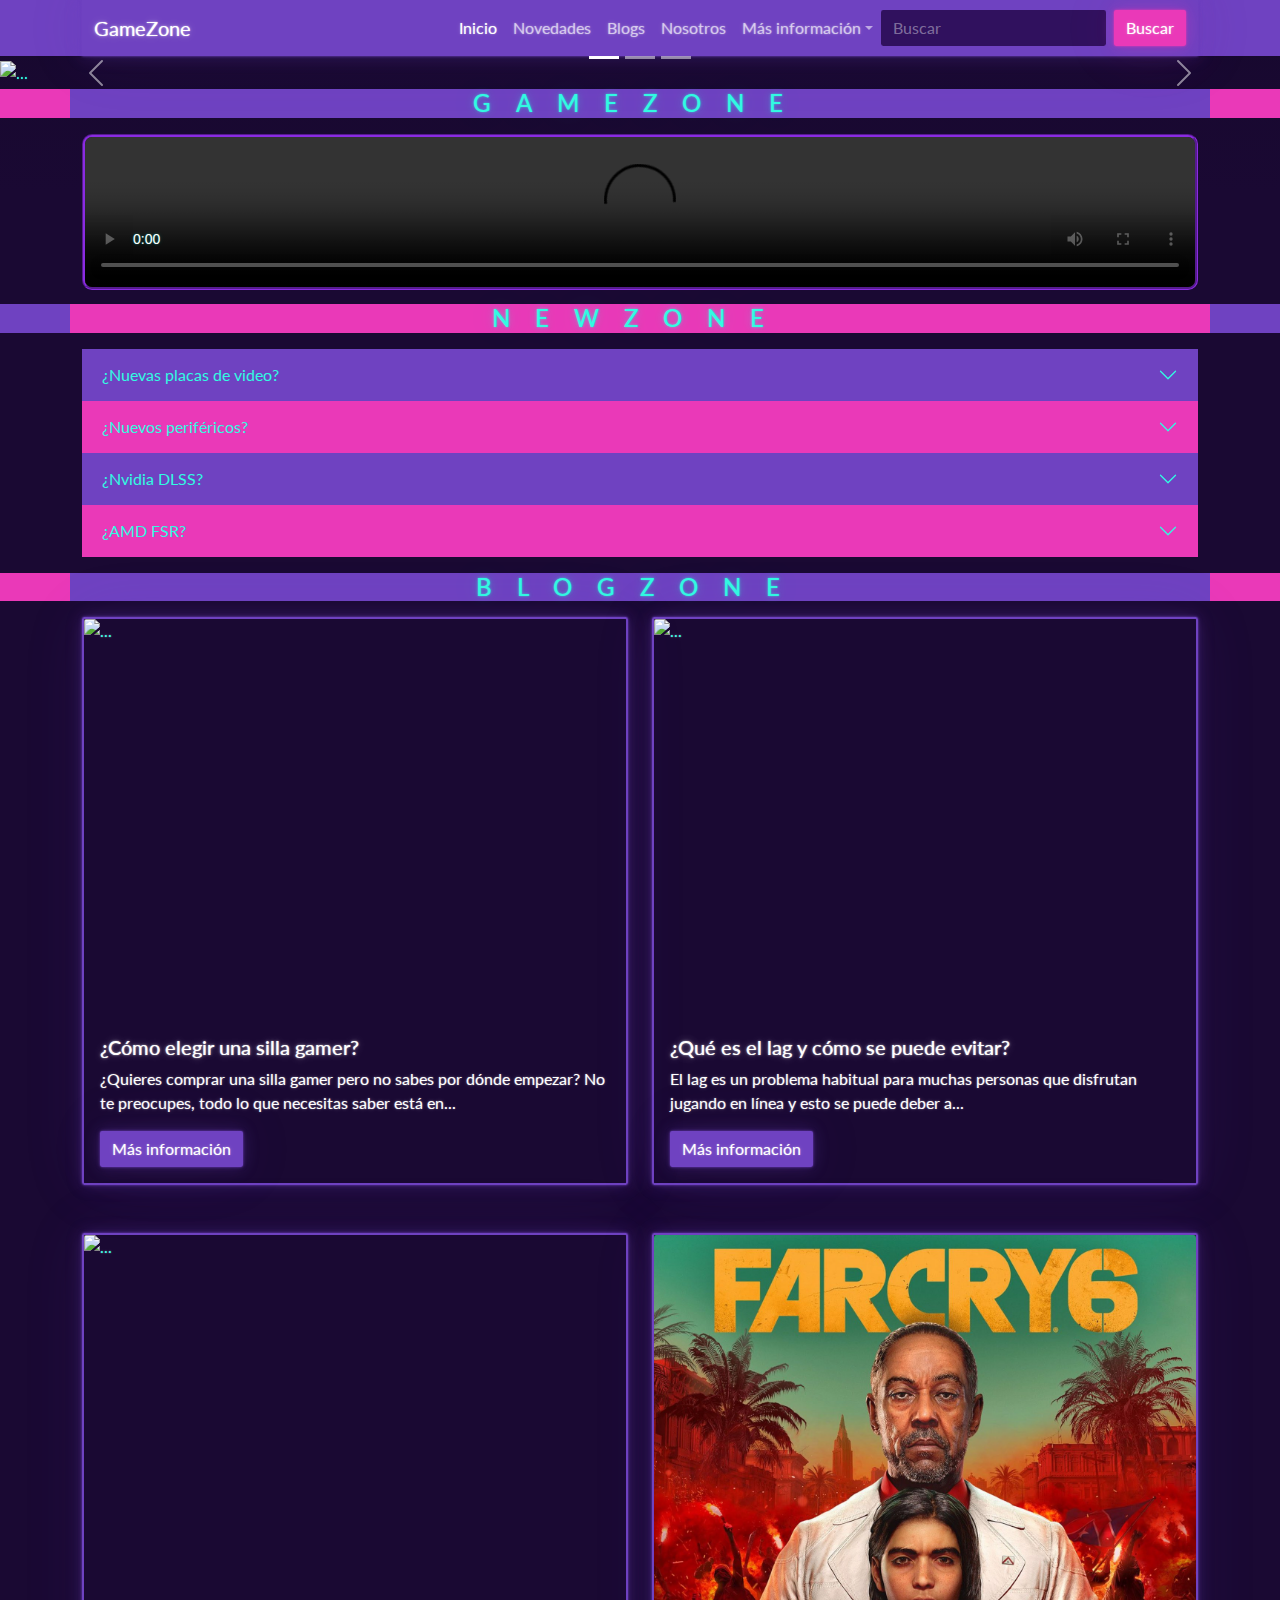
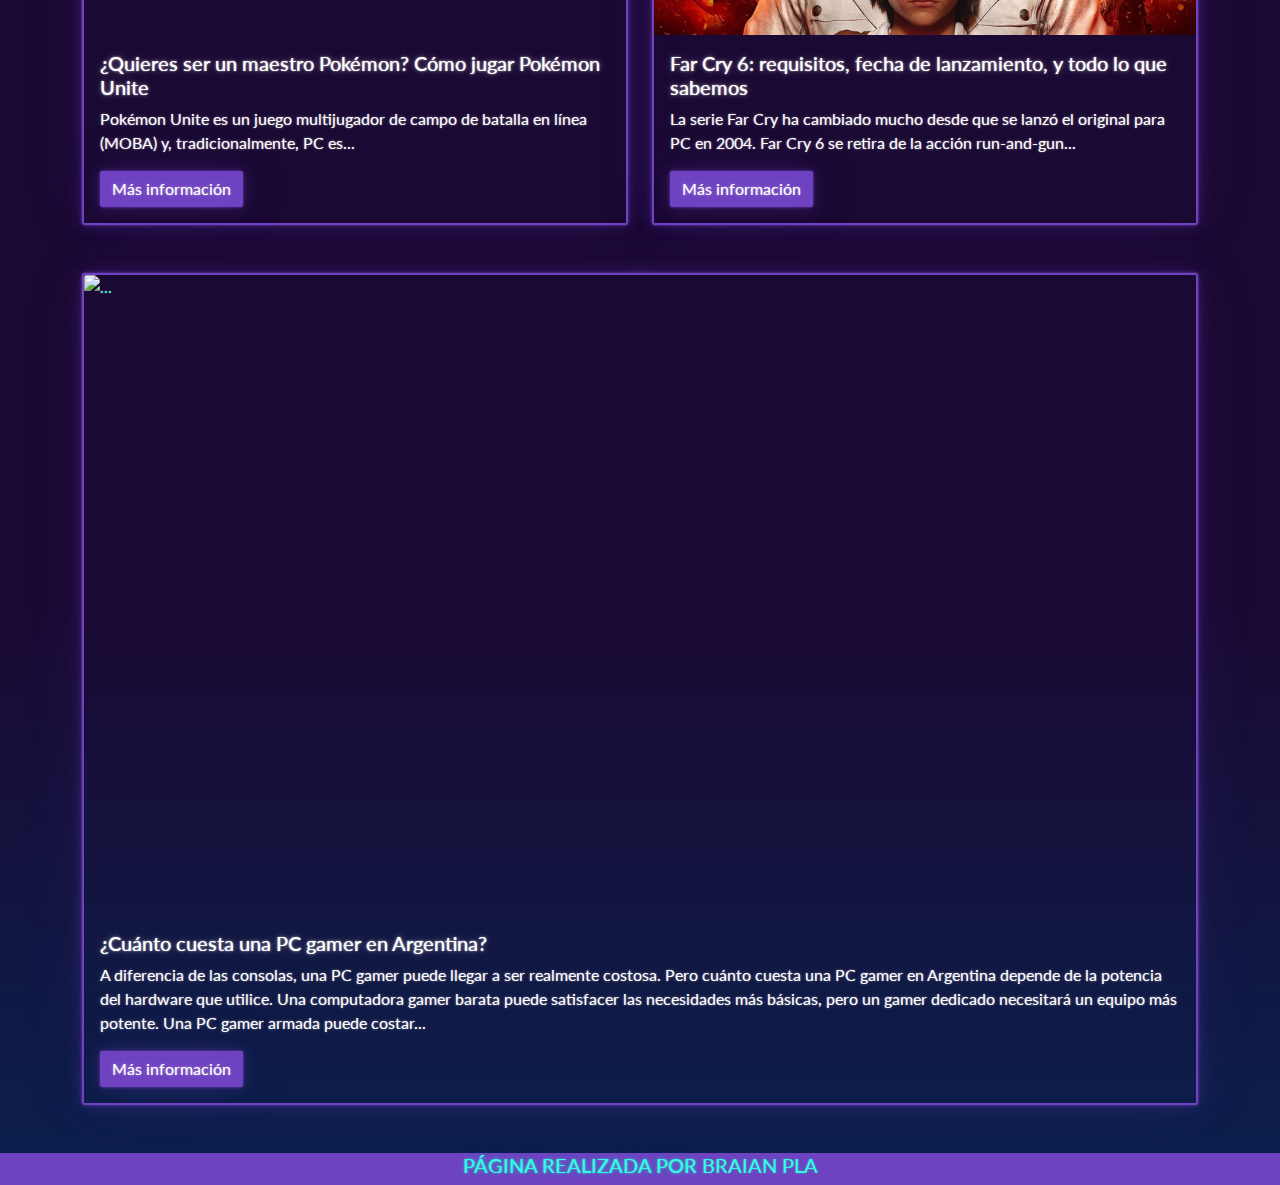
==== index.html @ 38abac4f "Add files via upload" ====
<!DOCTYPE html>
<html lang="en">
    <head>
        <meta charset="UTF-8">
        <meta name="viewport" content="width=device-width, initial-scale=1.0">
        <title>GameZone</title>
    
        <!-- estilo bootstrap vapor -->
        <link rel="stylesheet" href="bootstrap.min.css">
        <link rel="stylesheet" href="index.css">
    </head>
<body>
    <header>
        <div class="navbarStyle container-fluid bg-primary">
            <div class="container">
                <nav class="navbar navbar-expand-lg bg-primary" data-bs-theme="dark">
                    <div class="container-fluid">
                      <a class="navbar-brand" href="index.html">GameZone</a>
                      <button class="navbar-toggler" type="button" data-bs-toggle="collapse" data-bs-target="#navbarColor01" aria-controls="navbarColor01" aria-expanded="false" aria-label="Toggle navigation">
                        <span class="navbar-toggler-icon"></span>
                      </button>
                      <div class="collapse navbar-collapse" id="navbarColor01">
                        <ul class="navbar-nav ms-auto">
                          <li class="nav-item">
                            <a class="nav-link active" href="index.html">Inicio
                              <span class="visually-hidden">(actual)</span>
                            </a>
                          </li>
                          <li class="nav-item">
                            <a class="nav-link" href="novedades.html">Novedades</a>
                          </li>
                          <li class="nav-item">
                            <a class="nav-link" href="blogs.html">Blogs</a>
                          </li>
                          <li class="nav-item">
                            <a class="nav-link" href="nosotros.html">Nosotros</a>
                          </li>
                          <li class="nav-item dropdown">
                            <a class="nav-link dropdown-toggle" data-bs-toggle="dropdown" href="#" role="button" aria-haspopup="true" aria-expanded="false">Más información</a>
                            <div class="dropdown-menu">
                              <a class="dropdown-item" href="#">Informacion uno</a>
                              <a class="dropdown-item" href="#">Informacion dos</a>
                              <a class="dropdown-item" href="#">Informacion tres</a>
                              <div class="dropdown-divider"></div>
                              <a class="dropdown-item" href="formulario.html">Contáctanos</a>
                            </div>
                          </li>
                        </ul>
                        <form class="d-flex">
                          <input class="form-control me-sm-2" type="search" placeholder="Buscar">
                          <button class="btn btn-secondary my-2 my-sm-0" type="submit">Buscar</button>
                        </form>
                      </div>
                    </div>
                  </nav>
            </div>
        </div>
        <div class="carouselImagenes">
            <div id="carouselExampleCaptions" class="carousel slide" data-bs-ride="carousel">
                <div class="carousel-indicators">
                  <button type="button" data-bs-target="#carouselExampleCaptions" data-bs-slide-to="0" class="active" aria-current="true" aria-label="Slide 1"></button>
                  <button type="button" data-bs-target="#carouselExampleCaptions" data-bs-slide-to="1" aria-label="Slide 2"></button>
                  <button type="button" data-bs-target="#carouselExampleCaptions" data-bs-slide-to="2" aria-label="Slide 3"></button>
                </div>
                <div class="carousel-inner">
                  <div class="carousel-item active">
                    <img src="Cyberpunk.jpg" class="d-block w-100" alt="...">
                    <div class="carousel-caption d-none d-md-block">
                      <h5>Cyberpunk77</h5>
                      <p>Un videojuego perteneciente al género rol de acción y disparos en primera persona desarrollado y publicado por CD Projekt.</p>
                    </div>
                  </div>
                  <div class="carousel-item">
                    <img src="Battlefield.png" class="d-block w-100" alt="...">
                    <div class="carousel-caption d-none d-md-block">
                      <h5>Battlefield V</h5>
                      <p>Un videojuego de disparos y acción bélica en primera persona desarrollado por EA Digital Illusions CE y distribuido por Electronic Arts.</p>
                    </div>
                  </div>
                  <div class="carousel-item">
                    <img src="Destiny2.jpg" class="d-block w-100" alt="...">
                    <div class="carousel-caption d-none d-md-block">
                      <h5>Destiny 2</h5>
                      <p>Un videojuego de disparos en primera persona, desarrollado y publicado por Bungie.</p>
                    </div>
                  </div>
                </div>
                <button class="carousel-control-prev" type="button" data-bs-target="#carouselExampleCaptions" data-bs-slide="prev">
                  <span class="carousel-control-prev-icon" aria-hidden="true"></span>
                  <span class="visually-hidden">Previous</span>
                </button>
                <button class="carousel-control-next" type="button" data-bs-target="#carouselExampleCaptions" data-bs-slide="next">
                  <span class="carousel-control-next-icon" aria-hidden="true"></span>
                  <span class="visually-hidden">Next</span>
                </button>
              </div>
        </div>
    </header>
    <section>
      <div class="container-fluid mt-1 bg-secondary">
        <h4 class="gameZone container bg-primary">GameZone</h4>
      </div>
      <div class="container mt-1 mt-md-3">
        <video class="video" controls src="Gamer 🎮 ¿Qué Significa_ DEFINICIÓN BY SIGNIFICADO DE PALABRAS 📚💡 (QUE ES UN GAMER).mp4"></video>
      </div>
      <div class="container-fluid mt-1 mt-md-2 bg-primary">
        <h4 class="novedadesZone container bg-secondary">NewZone</h4>
      </div>
      <div>
      <div class="container mt-md-3 mt-1 mb-md-3 mb-2">
        <div class="accordion" id="accordionExample">
            <div class="accordion-item">
              <h2 class="accordion-header" id="headingOne">
                <button class="accordion-button collapsed bg-primary" type="button" data-bs-toggle="collapse" data-bs-target="#collapseOne" aria-expanded="false" aria-controls="collapseOne">
                  ¿Nuevas placas de video?
                </button>
              </h2>
              <div id="collapseOne" class="accordion-collapse collapse" aria-labelledby="headingOne" data-bs-parent="#accordionExample">
                <div class="accordion-body">
                  <strong>Las nuevas placas de video</strong> han experimentado avances significativos en términos de rendimiento y capacidades en los últimos años. Con el rápido desarrollo de la tecnología, los fabricantes de tarjetas gráficas como <code>NVIDIA, AMD y otros</code>, han estado compitiendo ferozmente para ofrecer soluciones cada vez más potentes y versátiles.
                </div>
              </div>
            </div>
            <div class="accordion-item">
              <h2 class="accordion-header" id="headingTwo">
                <button class="accordion-button collapsed bg-secondary" type="button" data-bs-toggle="collapse" data-bs-target="#collapseTwo" aria-expanded="false" aria-controls="collapseTwo">
                  ¿Nuevos periféricos?
                </button>
              </h2>
              <div id="collapseTwo" class="accordion-collapse collapse" aria-labelledby="headingTwo" data-bs-parent="#accordionExample">
                <div class="accordion-body">
                  <strong>Los nuevos periféricos informáticos</strong> han experimentado avances notables en términos de diseño y funcionalidad en los últimos años, <code>Mouse, teclados y Auriculares</code>, tope de gama con un rendmiento nunca antes imaginado.
                </div>
              </div>
            </div>
            <div class="accordion-item">
              <h2 class="accordion-header" id="headingThree">
                <button class="accordion-button collapsed bg-primary" type="button" data-bs-toggle="collapse" data-bs-target="#collapseThree" aria-expanded="false" aria-controls="collapseThree">
                  ¿Nvidia DLSS?
                </button>
              </h2>
              <div id="collapseThree" class="accordion-collapse collapse" aria-labelledby="headingThree" data-bs-parent="#accordionExample">
                <div class="accordion-body">
                  <strong>NVIDIA DLSS (Deep Learning Super Sampling)</strong> es una tecnología revolucionaria en el mundo de los gráficos por computadora. <code>DLSS</code>, utiliza el poder del aprendizaje profundo y la inteligencia artificial para mejorar drásticamente el rendimiento y la calidad visual en los videojuegos.
                </div>
              </div>
            </div>
            <div class="accordion-item">
                <h2 class="accordion-header" id="headingFour">
                  <button class="accordion-button collapsed bg-secondary" type="button" data-bs-toggle="collapse" data-bs-target="#collapseFour" aria-expanded="false" aria-controls="collapseFour">
                    ¿AMD FSR?
                  </button>
                </h2>
                <div id="collapseFour" class="accordion-collapse collapse" aria-labelledby="headingFour" data-bs-parent="#accordionExample">
                  <div class="accordion-body">
                    <strong>AMD FidelityFX Super Resolution (FSR)</strong> es una tecnología líder en la industria que ha sido desarrollada por AMD para mejorar significativamente el rendimiento y la calidad de los gráficos en los videojuegos. <code>FSR</code>, se ha convertido en una herramienta clave para los jugadores que desean experimentar una jugabilidad más fluida y una mayor calidad visual en sus títulos favoritos.
                  </div>
                </div>
              </div>
          </div>
        </div>
      </div>
  <div class="container-fluid mt-1 bg-secondary">
    <h4 class="nuestrosBlogs container bg-primary">BlogZone</h4>
  </div>
        <div class="container mt-md-3 mt-1">
          <div class="row">
              <div class="col-12 col-md-6 mt-md-0">
                  <div class="card border-primary">
                      <img src="SillaGamer.jpg" class="cardBlogs card-img-top img-fluid rounded-top" alt="...">
                      <div class="card-body">
                        <h5 class="card-title">¿Cómo elegir una silla gamer?</h5>
                        <p class="card-text">¿Quieres comprar una silla gamer pero no sabes por dónde empezar? No te preocupes, todo lo que necesitas saber está en...</p>
                        <a href="blog1.html" class="btn btn-primary">Más información</a>
                      </div>
                    </div>
              </div>
              <div class="col-12 col-md-6 mt-5 mt-md-0">
                  <div class="card border-primary">
                      <img src="Lag.webp" class="cardBlogs card-img-top img-fluid rounded-top" alt="...">
                      <div class="card-body">
                        <h5 class="card-title">¿Qué es el lag y cómo se puede evitar?</h5>
                        <p class="card-text">El lag es un problema habitual para muchas personas que disfrutan jugando en línea y esto se puede deber a...</p>
                        <a href="blog2.html" class="btn btn-primary">Más información</a>
                      </div>
                    </div>
              </div>
              <div class="col-12 col-md-6 mt-5 mt-md-5">
                  <div class="card border-primary">
                      <img src="Pokemon.jpg" class="cardBlogs card-img-top img-fluid rounded-top" alt="...">
                      <div class="card-body">
                        <h5 class="card-title">¿Quieres ser un maestro Pokémon? Cómo jugar Pokémon Unite</h5>
                        <p class="card-text">Pokémon Unite es un juego multijugador de campo de batalla en línea (MOBA) y, tradicionalmente, PC es...</p>
                        <a href="blog3.html" class="btn btn-primary">Más información</a>
                      </div>
                    </div>
              </div>
              <div class="col-12 col-md-6 mt-5 mt-md-5">
                  <div class="card border-primary">
                      <img src="FarCry6.jpg" class="cardBlogs card-img-top img-fluid rounded-top" alt="...">
                      <div class="card-body">
                        <h5 class="card-title">Far Cry 6: requisitos, fecha de lanzamiento, y todo lo que sabemos</h5>
                        <p class="card-text">La serie Far Cry ha cambiado mucho desde que se lanzó el original para PC en 2004. Far Cry 6 se retira de la acción run-and-gun...</p>
                        <a href="blog4.html" class="btn btn-primary">Más información</a>
                      </div>
                    </div>
              </div>
              <div class="col-12 col-md-12 mt-5 mt-md-5 mb-5">
                <div class="card border-primary">
                    <img src="PCGamer.jpg" class="cardBlogsLast card-img-top img-fluid rounded-top" alt="...">
                    <div class="card-body">
                      <h5 class="card-title">¿Cuánto cuesta una PC gamer en Argentina?</h5>
                      <p class="card-text">A diferencia de las consolas, una PC gamer puede llegar a ser realmente costosa. Pero cuánto cuesta una PC gamer en Argentina depende de la potencia del hardware que utilice. Una computadora gamer barata puede satisfacer las necesidades más básicas, pero un gamer dedicado necesitará un equipo más potente. Una PC gamer armada puede costar...</p>
                      <a href="blog5.html" class="btn btn-primary">Más información</a>
                    </div>
                  </div>
            </div>
          </div>
      </div>

    </section>
    <aside>

    </aside>
    <footer>
      <div class="piePagina col-12 col-md-12 container-fluid bg-primary">
        <div>
          <h5>PÁGINA REALIZADA POR <a href="https://www.instagram.com/plabraian/" target="_blank" class="text-decoration-none">BRAIAN PLA</a></h5>
          </div>
      </div>
  </footer>

    <script src="funciones.js"></script>
    <script src="https://cdn.jsdelivr.net/npm/bootstrap@5.0.2/dist/js/bootstrap.bundle.min.js" integrity="sha384-MrcW6ZMFYlzcLA8Nl+NtUVF0sA7MsXsP1UyJoMp4YLEuNSfAP+JcXn/tWtIaxVXM" crossorigin="anonymous"></script>
</body>
</html>
---- index.css ----
.piePagina {
    justify-content: center;
    text-align: center;
    text-decoration: none;
    position: absolute;
    margin-bottom: 0;
}
.cardBlogs {
    object-fit: cover;
    height: 13.5rem;
}

.cardBlogsLast {
    object-fit: cover;
    height: 13.5rem;
}

.navbarStyle {
    margin-bottom: 4px;
}

.navbarMove {
    position: sticky;
}

.novedadesZone {
    text-align: center;
    letter-spacing: 15px;
    text-transform: uppercase;
}

.nuestrosBlogs {
    text-align: center;
    letter-spacing: 15px;
    text-transform: uppercase;
}

.gameZone {
    text-align: center;
    letter-spacing: 15px;
    text-transform: uppercase;
}

.video {
    width: 100%;
    border-radius: 10px;
    border-style: groove;
    border-color: blueviolet;
}

@media (min-width: 768px) {
    
    .cardBlogs {
        object-fit: cover;
        height: 25rem;
    }

    .cardBlogsLast {
        object-fit: cover;
        height: 40rem;
    }

    .piePagina {
        justify-content: center;
        text-align: center;
        text-decoration: none;
        position: absolute;
        margin-bottom: 0;
    }

    .navbarStyle {
        margin-bottom: 5px;
    }

    .novedadesZone {
        text-align: center;
        letter-spacing: 25px;
        text-transform: uppercase;
    }

    .nuestrosBlogs {
        text-align: center;
        letter-spacing: 25px;
        text-transform: uppercase;
    }

    .gameZone {
        text-align: center;
        letter-spacing: 25px;
        text-transform: uppercase;
    }

    .video {
        width: 100%;
        border-radius: 10px;
        border-style: groove;
        border-color: blueviolet;
    }

  }
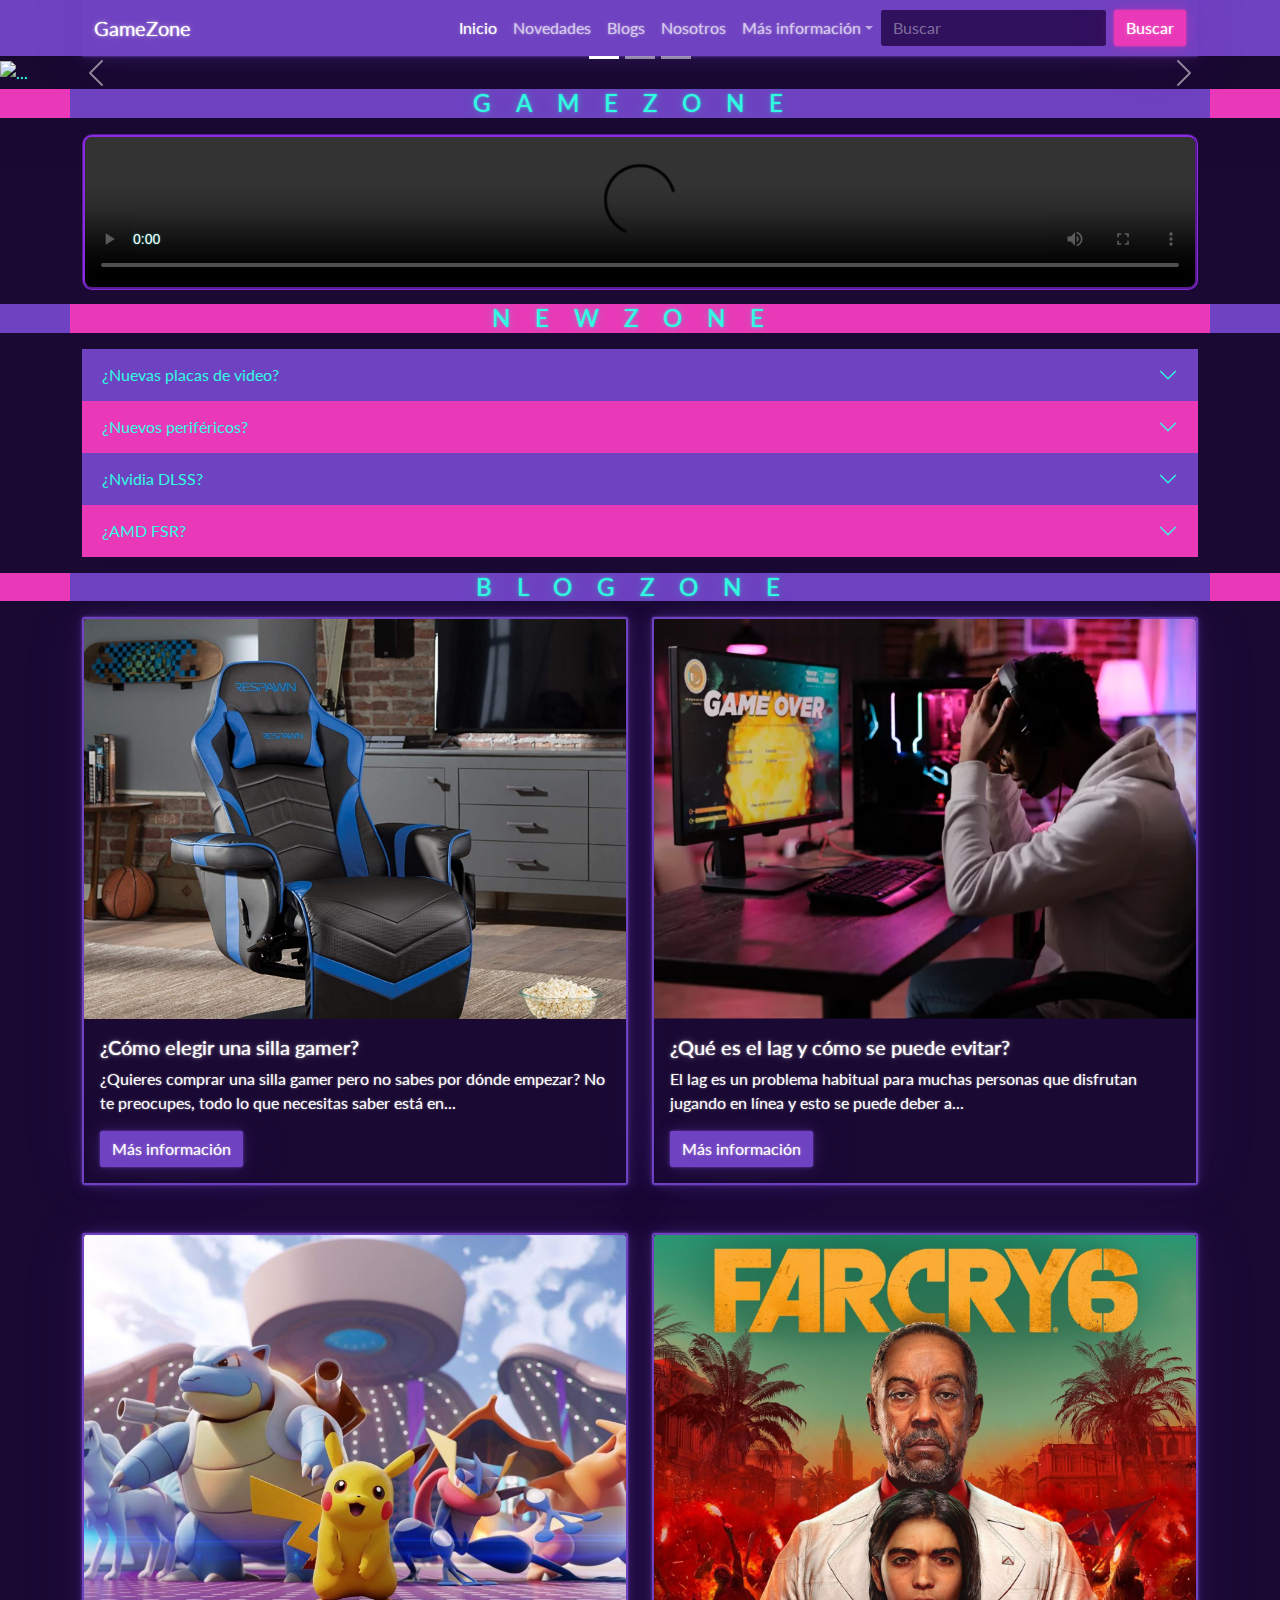
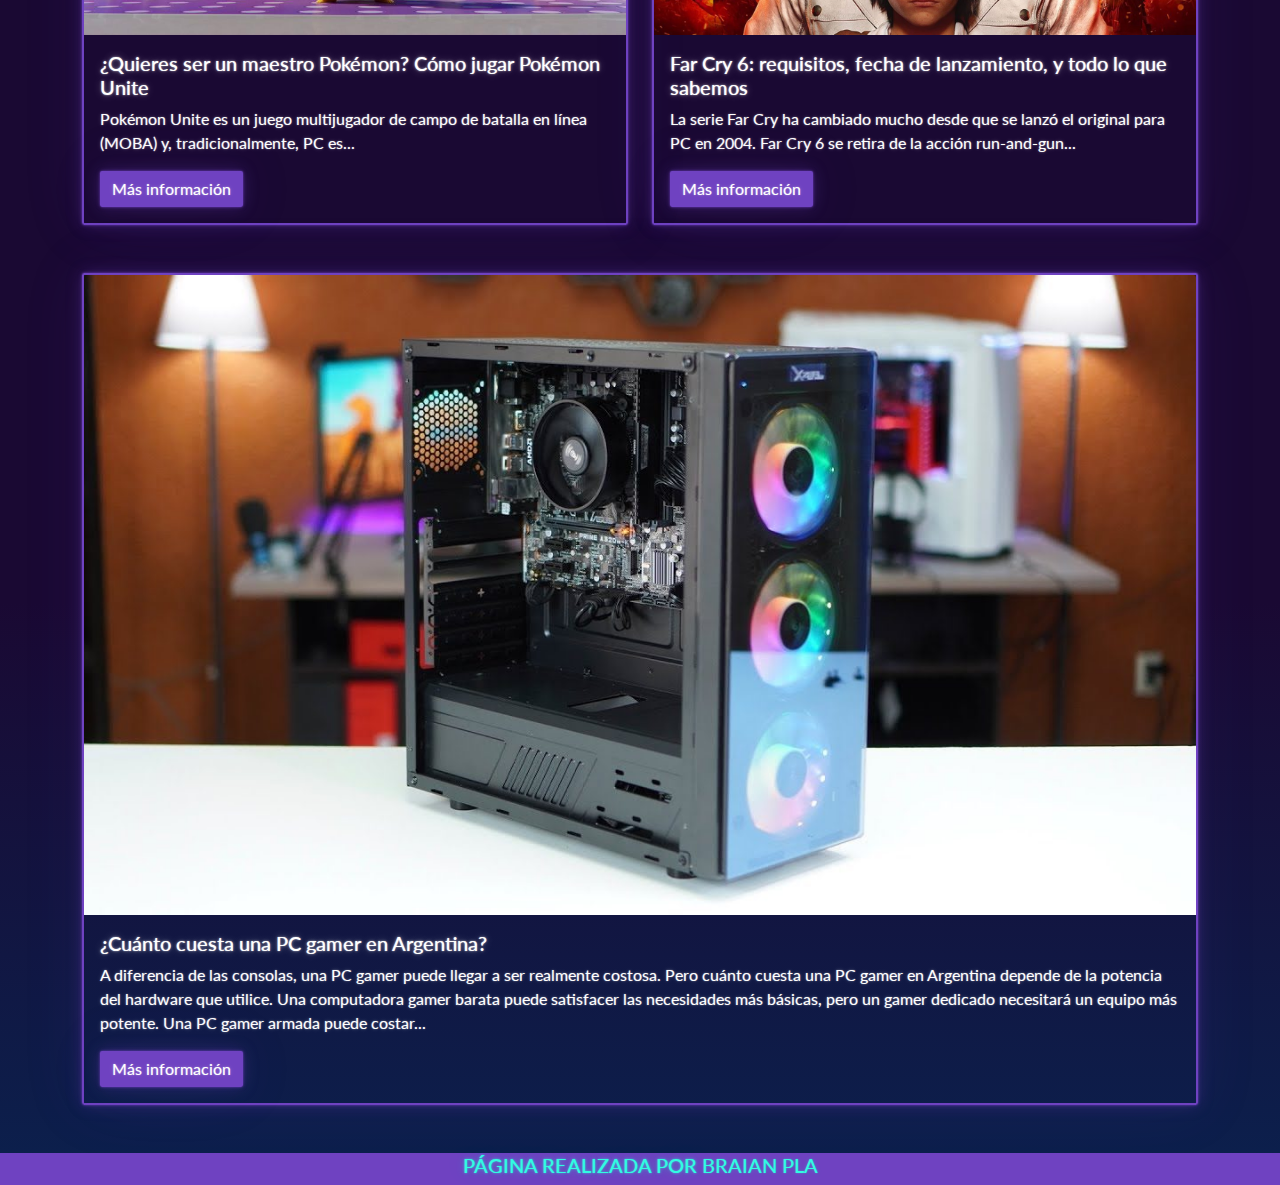
==== commit be263a5f: "Update index.html" ====
--- a/index.html
+++ b/index.html
@@ -101,7 +101,7 @@
         <h4 class="gameZone container bg-primary">GameZone</h4>
       </div>
       <div class="container mt-1 mt-md-3">
-        <video class="video" controls src="Gamer 🎮 ¿Qué Significa_ DEFINICIÓN BY SIGNIFICADO DE PALABRAS 📚💡 (QUE ES UN GAMER).mp4"></video>
+        <video class="video" controls src="https://www.youtube.com/embed/wJwOD-aEg68?si=lrwj-2GTapaPWIYv"></video>
       </div>
       <div class="container-fluid mt-1 mt-md-2 bg-primary">
         <h4 class="novedadesZone container bg-secondary">NewZone</h4>
@@ -233,4 +233,4 @@
     <script src="funciones.js"></script>
     <script src="https://cdn.jsdelivr.net/npm/bootstrap@5.0.2/dist/js/bootstrap.bundle.min.js" integrity="sha384-MrcW6ZMFYlzcLA8Nl+NtUVF0sA7MsXsP1UyJoMp4YLEuNSfAP+JcXn/tWtIaxVXM" crossorigin="anonymous"></script>
 </body>
-</html>+</html>
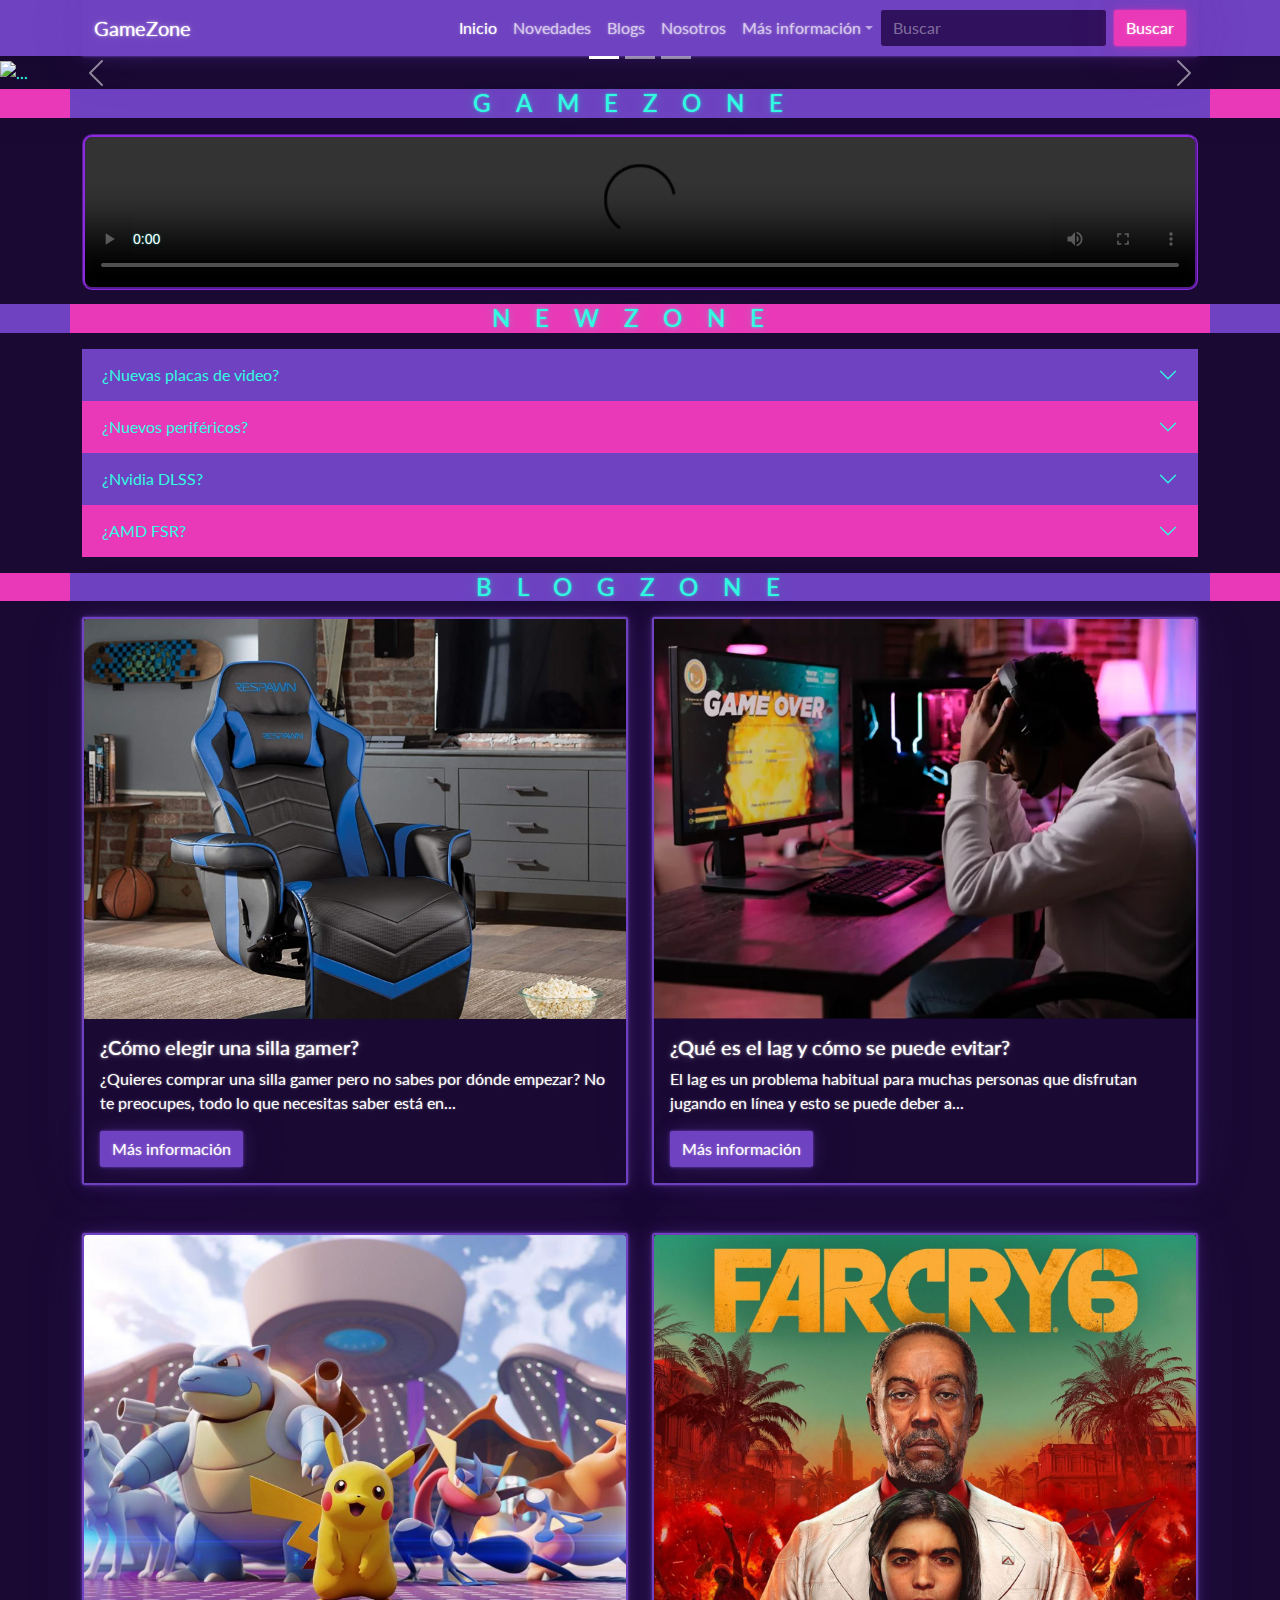
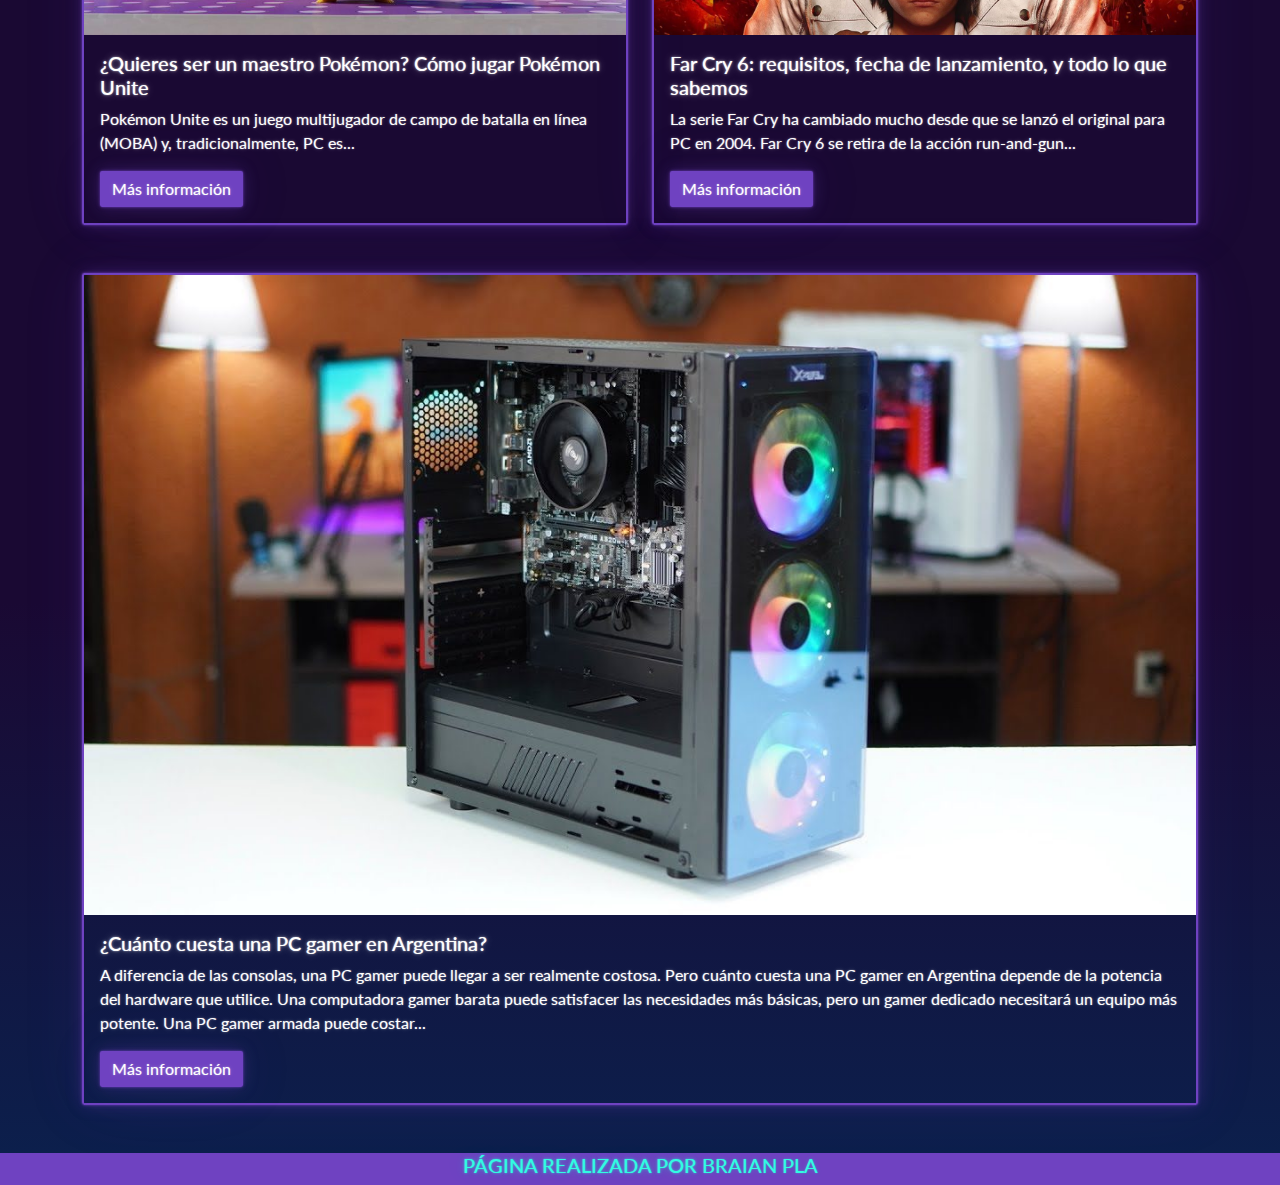
==== commit b7df0c38: "Update index.html" ====
--- a/index.html
+++ b/index.html
@@ -101,7 +101,7 @@
         <h4 class="gameZone container bg-primary">GameZone</h4>
       </div>
       <div class="container mt-1 mt-md-3">
-        <video class="video" controls src="https://www.youtube.com/embed/wJwOD-aEg68?si=lrwj-2GTapaPWIYv"></video>
+        <video class="video" controls src="Gamer.mp4"></video>
       </div>
       <div class="container-fluid mt-1 mt-md-2 bg-primary">
         <h4 class="novedadesZone container bg-secondary">NewZone</h4>
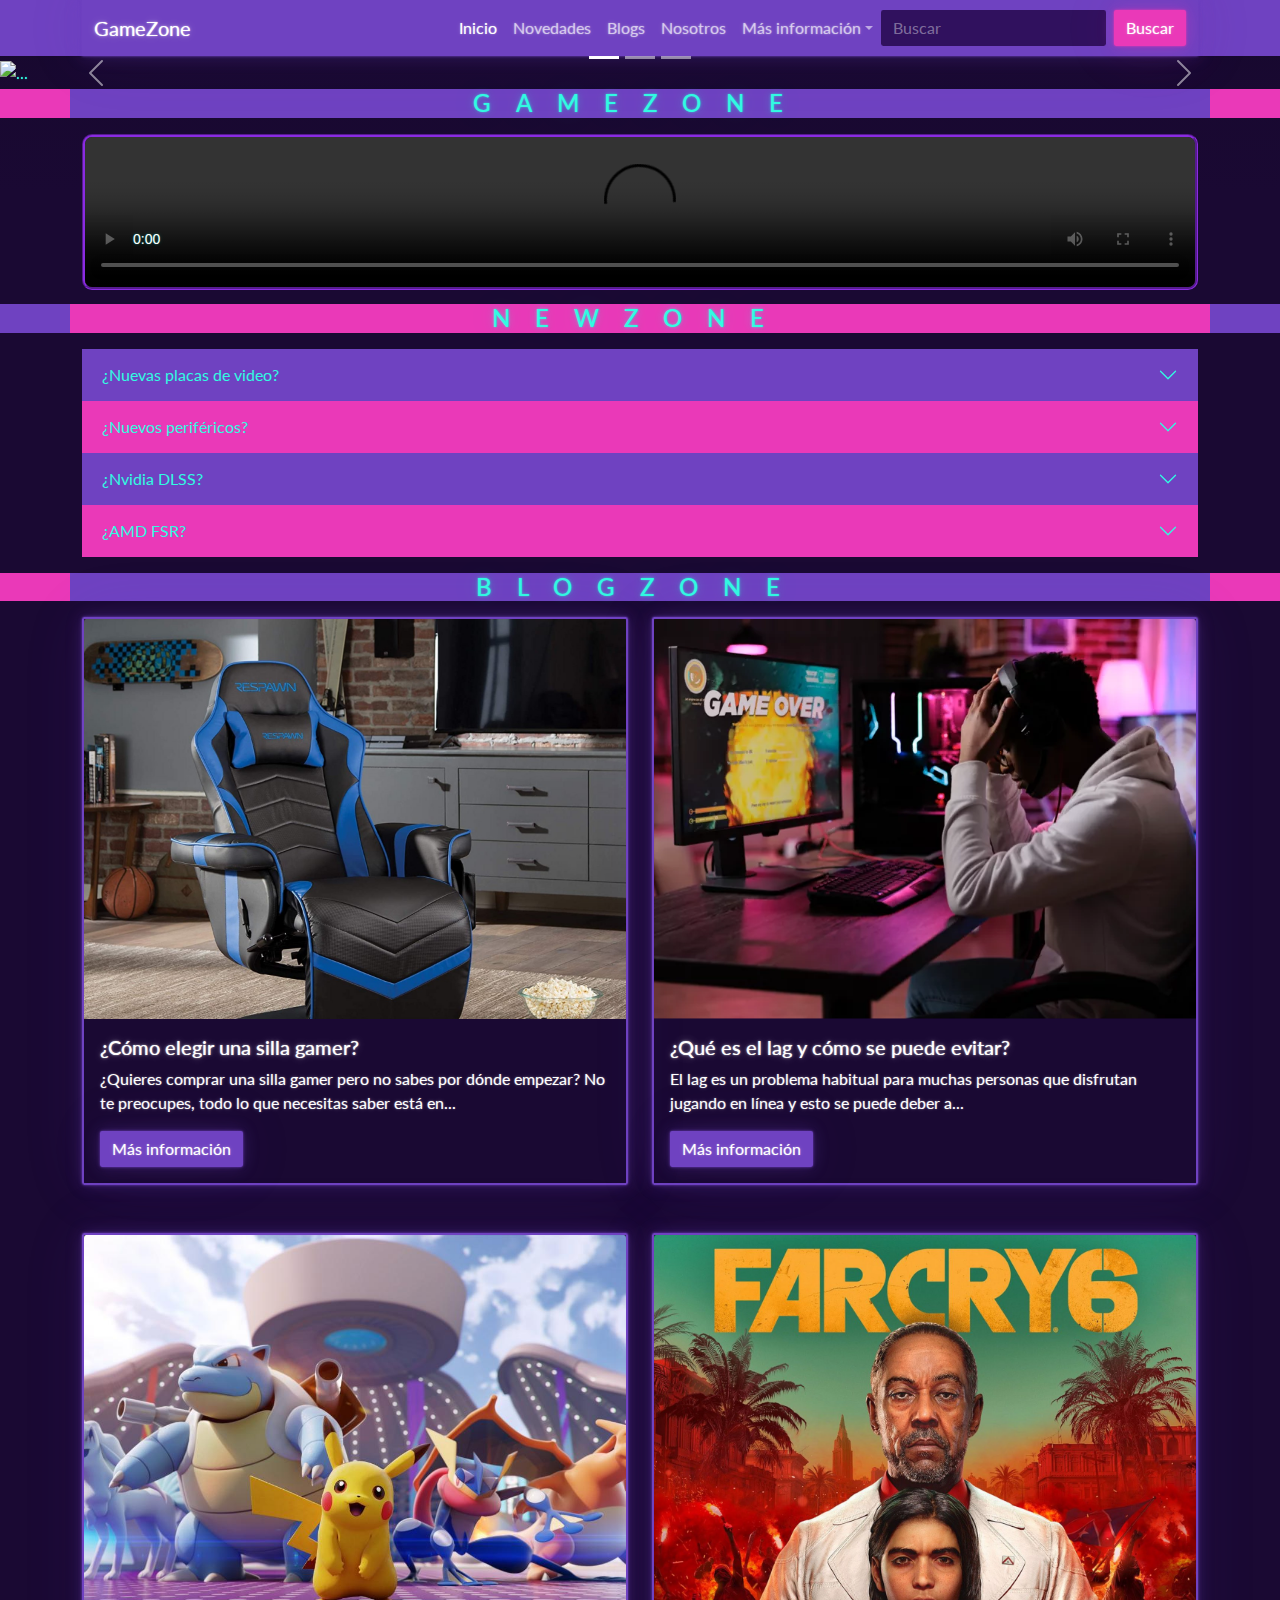
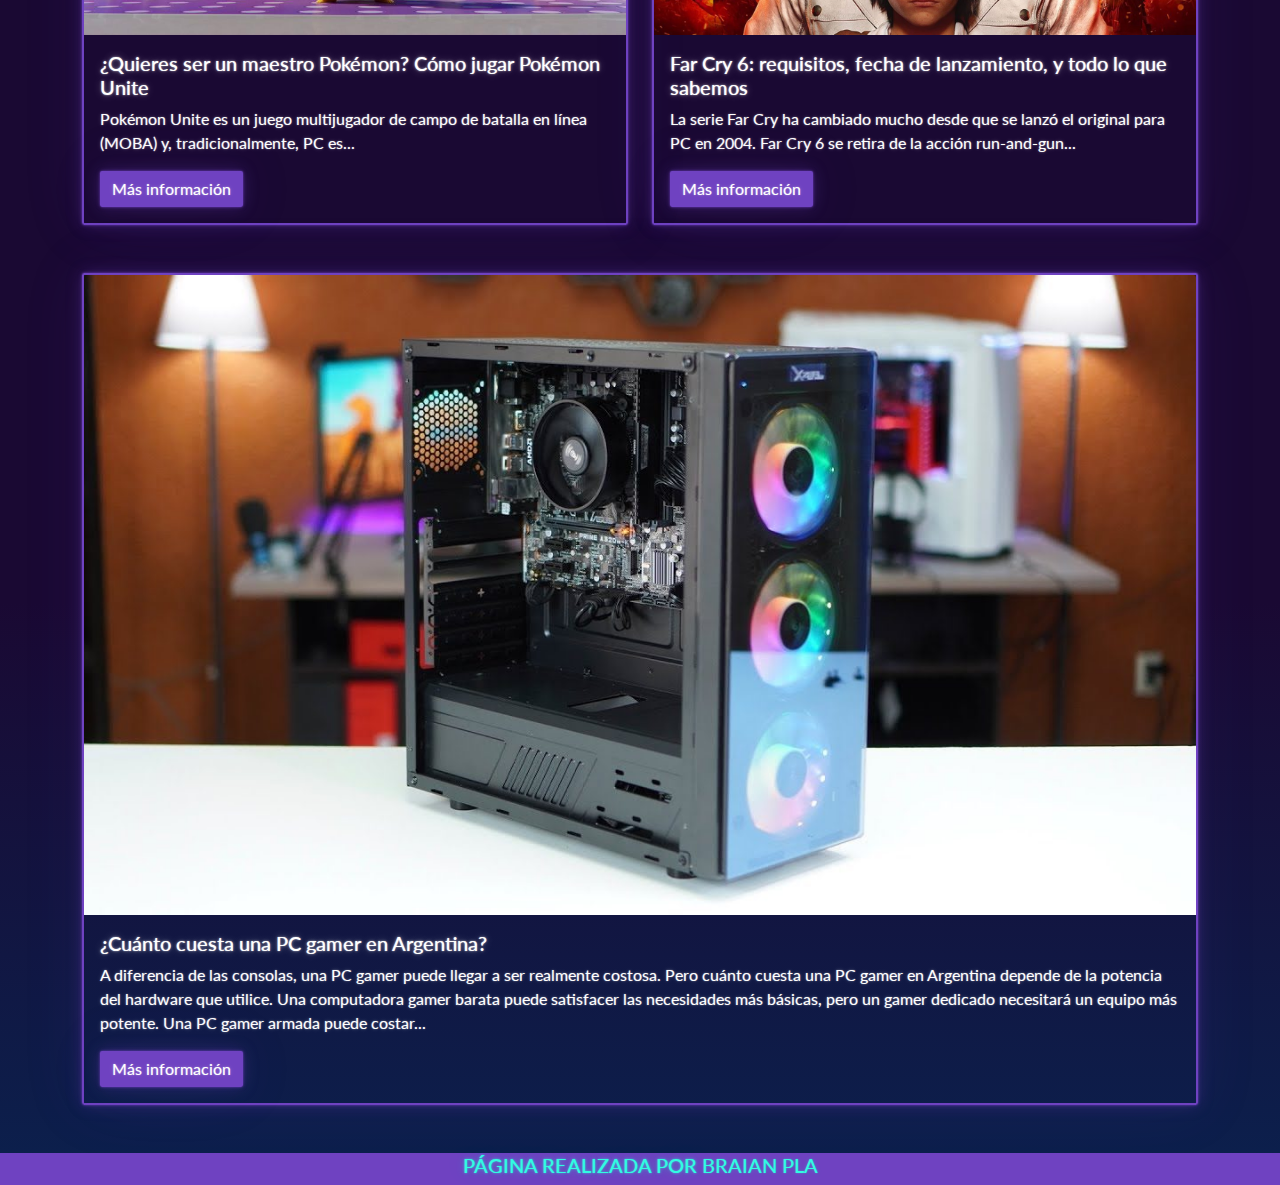
==== commit d7a6e314: "Update index.html" ====
--- a/index.html
+++ b/index.html
@@ -5,7 +5,7 @@
         <meta name="viewport" content="width=device-width, initial-scale=1.0">
         <title>GameZone</title>
     
-        <!-- estilo bootstrap vapor -->
+        <!-- estilo bootstrap vapor // esta modificado en los fondos, tamaño de imagenes, cards, form, borders y muchas cosas mas -->
         <link rel="stylesheet" href="bootstrap.min.css">
         <link rel="stylesheet" href="index.css">
     </head>
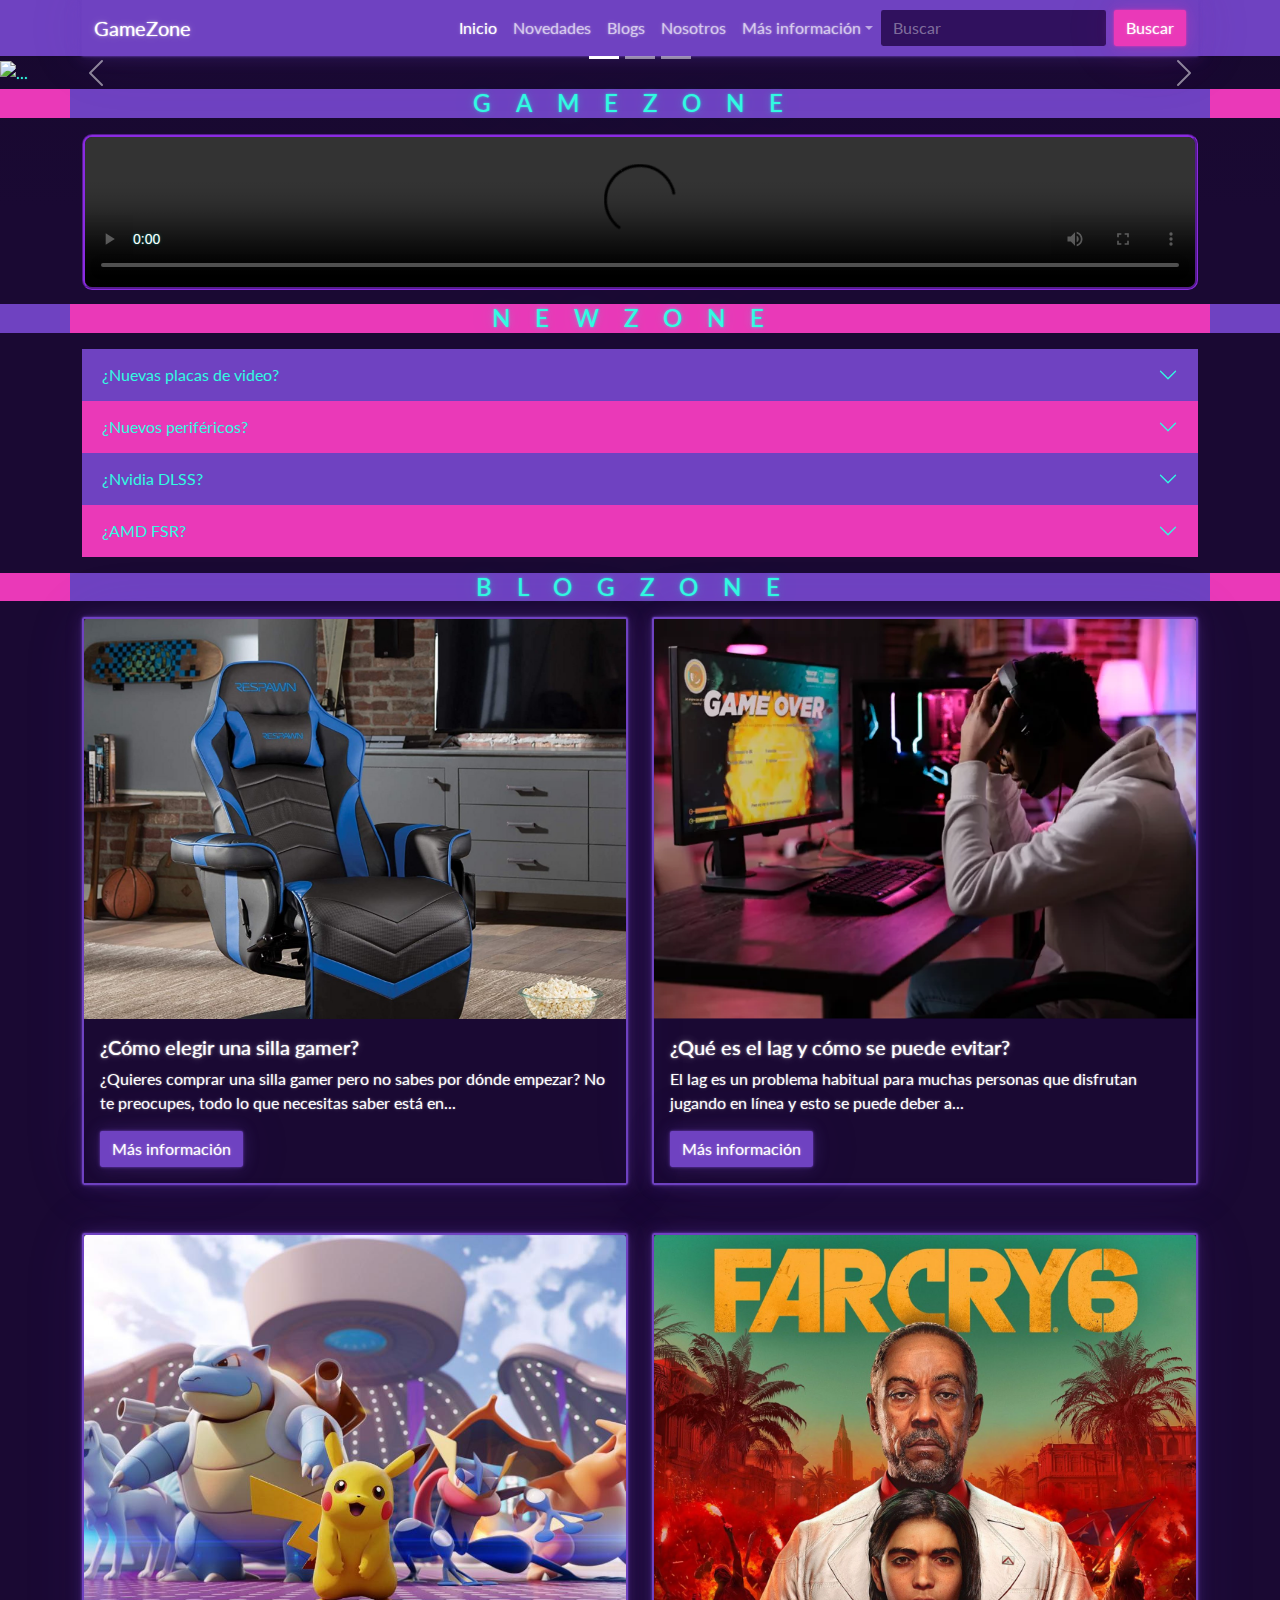
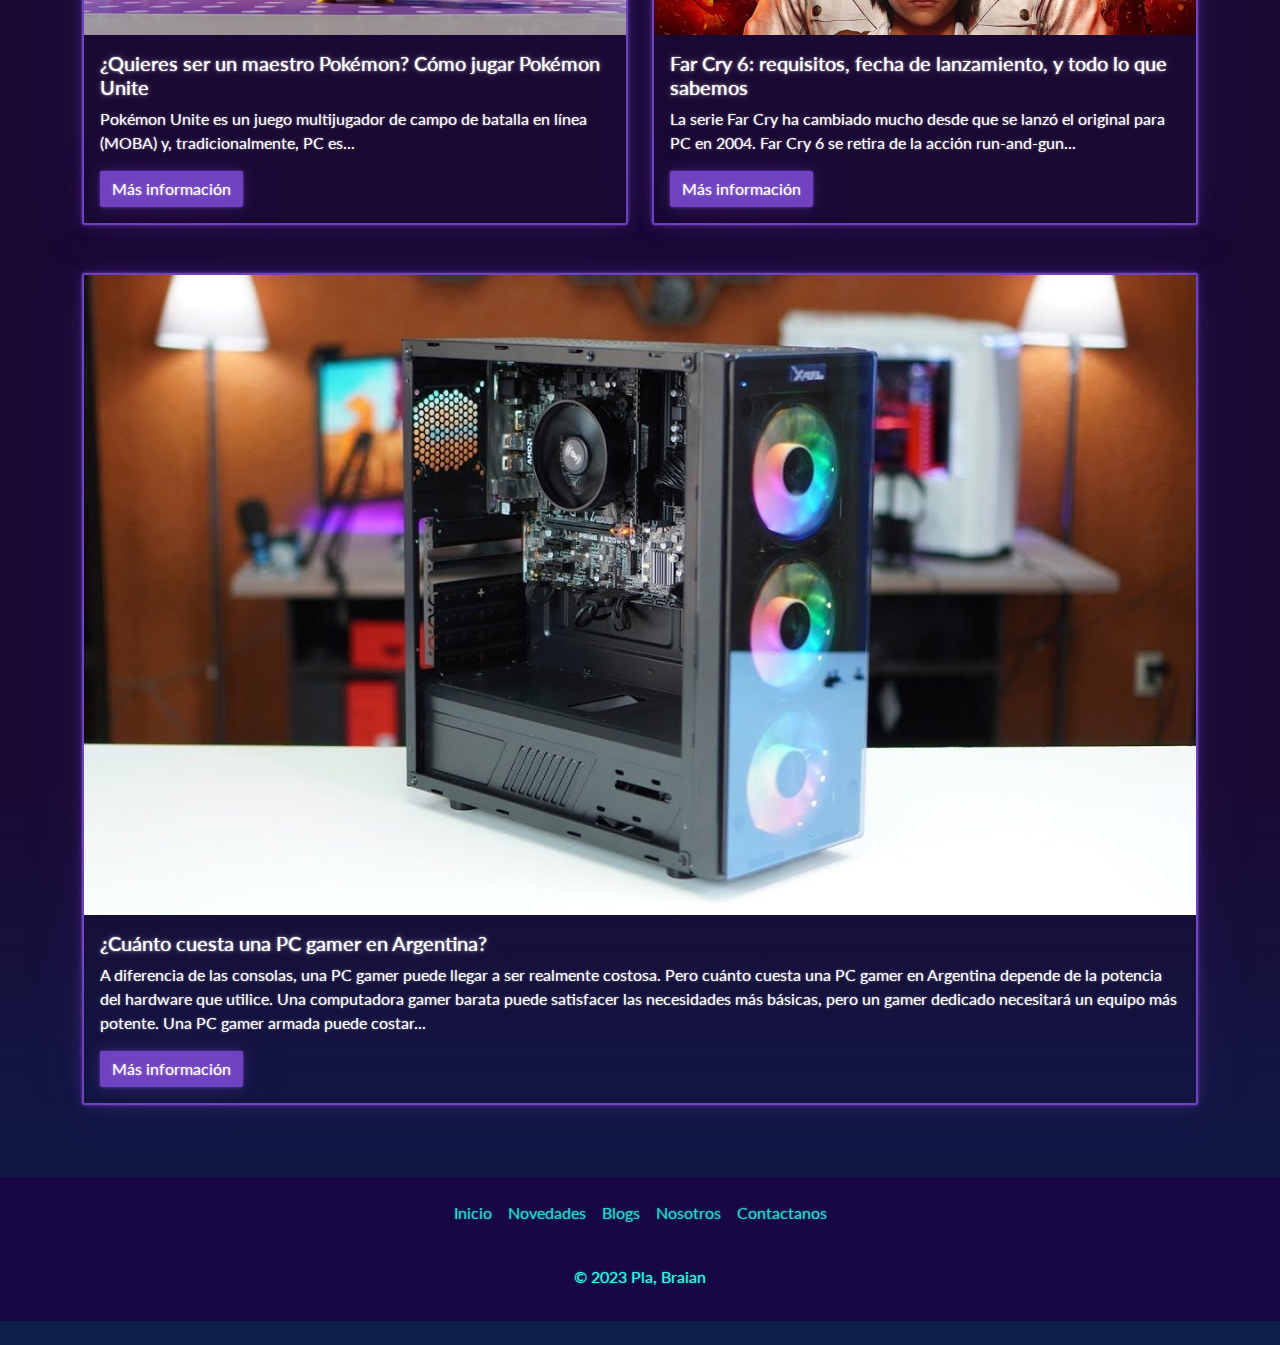
==== commit 462a9ad4: "Add files via upload" ====
--- a/index.html
+++ b/index.html
@@ -5,7 +5,7 @@
         <meta name="viewport" content="width=device-width, initial-scale=1.0">
         <title>GameZone</title>
     
-        <!-- estilo bootstrap vapor // esta modificado en los fondos, tamaño de imagenes, cards, form, borders y muchas cosas mas -->
+        <!-- estilo bootstrap vapor -->
         <link rel="stylesheet" href="bootstrap.min.css">
         <link rel="stylesheet" href="index.css">
     </head>
@@ -223,14 +223,21 @@
 
     </aside>
     <footer>
-      <div class="piePagina col-12 col-md-12 container-fluid bg-primary">
-        <div>
-          <h5>PÁGINA REALIZADA POR <a href="https://www.instagram.com/plabraian/" target="_blank" class="text-decoration-none">BRAIAN PLA</a></h5>
-          </div>
+      <div class="footerStyle container-fluid">
+        <footer class="py-3 my-4">
+          <ul class="nav justify-content-center border-bottom pb-3 mb-3">
+            <li class="nav-item"><a href="index.html" class="nav-link px-2 text-body-secondary">Inicio</a></li>
+            <li class="nav-item"><a href="novedades.html" class="nav-link px-2 text-body-secondary">Novedades</a></li>
+            <li class="nav-item"><a href="blogs.html" class="nav-link px-2 text-body-secondary">Blogs</a></li>
+            <li class="nav-item"><a href="nosotros.html" class="nav-link px-2 text-body-secondary">Nosotros</a></li>
+            <li class="nav-item"><a href="formulario.html" class="nav-link px-2 text-body-secondary">Contactanos</a></li>
+          </ul>
+          <p class="text-center text-body-secondary"><a href="https://www.instagram.com/plabraian/" target="_blank" class="text-decoration-none">© 2023 Pla, Braian</a></p>
+        </footer>
       </div>
   </footer>
 
     <script src="funciones.js"></script>
     <script src="https://cdn.jsdelivr.net/npm/bootstrap@5.0.2/dist/js/bootstrap.bundle.min.js" integrity="sha384-MrcW6ZMFYlzcLA8Nl+NtUVF0sA7MsXsP1UyJoMp4YLEuNSfAP+JcXn/tWtIaxVXM" crossorigin="anonymous"></script>
 </body>
-</html>
+</html>--- a/index.css
+++ b/index.css
@@ -46,6 +46,10 @@
     border-radius: 10px;
     border-style: groove;
     border-color: blueviolet;
+}
+
+.footerStyle {
+    background-color: rgb(23, 7, 68);
 }
 
 @media (min-width: 768px) {
@@ -97,4 +101,8 @@
         border-color: blueviolet;
     }
 
+    .footerStyle {
+        background-color: rgb(23, 7, 68);
+    }
+
   }